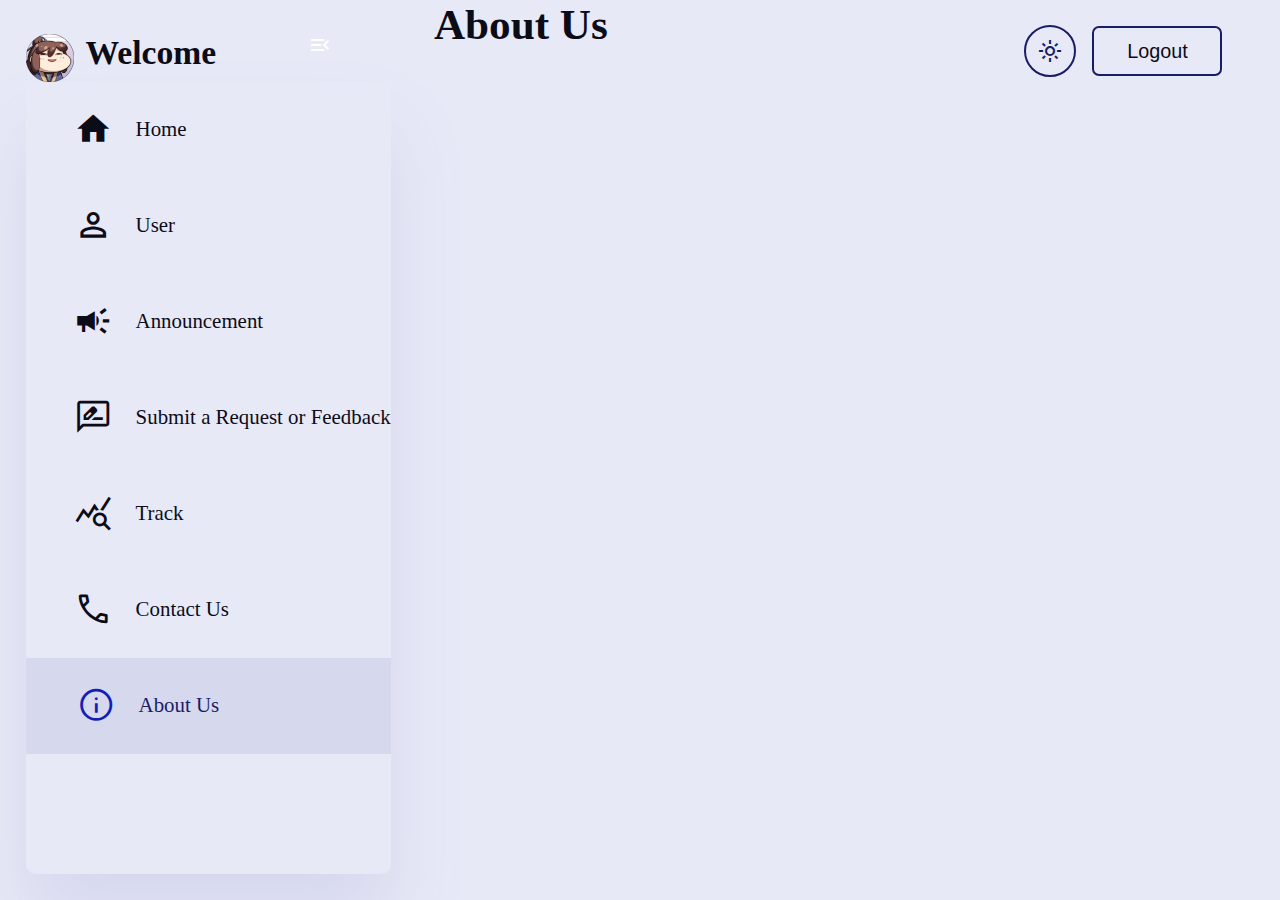
==== LG/About.html @ 91f30337 "Add files via upload" ====
<!DOCTYPE html>
<html lang="en">
<head>
    <meta charset="UTF-8">
    <meta name="viewport" content="width=device-width, initial-scale=1.0">
    <link href="https://fonts.googleapis.com/icon?family=Material+Icons+Sharp"  rel="stylesheet">
    <link href="https://fonts.googleapis.com/css2?family=Material+Symbols+Outlined" rel="stylesheet" />
    <link rel="stylesheet" href="style.css">
    <title>LGU User Dashboard</title>
</head>
<body>

    <div class="container">
        <!-- Side bar-->
        <aside id="sidebar">
            <div class="toggle">
                <div class="logo">
                    <img src="images/iconx.png">
                    <h2>Welcome</h2>
                </div>
                <div class="close" id="toggle-btn">
                    <span class="material-icons-sharp">
                        menu_open
                    </span>
                </div>
            </div>

            <div class="sidebar">
                <a href="Home.php">
                    <span class="material-icons-sharp">
                        home
                    </span>
                    <h3>Home</h3>
                </a>
                <a href="User.php">
                    <span class="material-icons-sharp">
                        person_outline
                    </span>
                    <h3>User</h3>
                </a>
                <a href="Announcement.html">
                    <span class="material-icons-sharp">
                        campaign
                    </span>
                    <h3>Announcement</h3>
                </a>
                <a href="Submit.php">
                    <span class="material-symbols-outlined">
                        rate_review
                    </span>         
                    <h3>Submit a Request or Feedback</h3>
                </a>
                <a href="track.php">
                    <span class="material-symbols-outlined">
                        query_stats
                    </span>
                    <h3>Track</h3>
                </a>
                <a href="Contact.html">
                    <span class="material-symbols-outlined">
                        call
                    </span>
                    <h3>Contact Us</h3>
                </a>
                <a href="About.html"  class="active">
                    <span class="material-symbols-outlined">
                        info
                    </span>
                    <h3>About Us</h3>
                </a>
            </div>
        </aside>
        <!--Sidebar end-->


        <!--Main content per page-->
        <main>
            <h1>About Us</h1>
        </main>
        <nav class="navigation">
            <button id="theme-toggle" class="btn-theme-toggle">
                <span class="material-symbols-outlined">light_mode</span>
            </button>

            <button class="btnLogin-popup"><a href="logout.php">Logout</button>
        </nav>
    </div>

    <script src="script.js"></script>
    <script src="index.js"></script>
</body>
</html>
---- LG/style.css ----
:root {
    --color-text: #0b0c18;
    --color-background: #e8e9f7;
    --color-background-lighter: #ebecf7;
    --color-primary: #191d67;
    --color-secondary: #757be6;
    --color-accent: #141db8;
    --color-white: #fff;
    --color-dark: #363949;
    --color-light: rgba(132, 139, 200, 0.18);
    --color-dark-variant: #677483;
    --box-shadow: 0 2rem 3rem var(--color-light);
}

.dark-mode {
    --color-text: #e7e8f4;
    --color-background: #080917;
    --color-primary: #989ce6;
    --color-secondary: #191f8a;
    --color-accent: #4750eb;
}

* {
    margin: 0;
    padding: 0;
    outline: 0;
    border: 0;
    text-decoration: none;
    box-sizing: border-box;
}

html {
    font-size: 24px;
}

body {
    width: 100vw;
    height: 100vh;
    font-family: 'Poppins';
    font-size: 0.88rem;
    user-select: none;
    overflow-x: hidden;
    color: var(--color-text);
    background-color: var(--color-background);
}

a { 
    color: var(--color-text);
}

.img {
    display: block;
    width: 100%;
    object-fit: cover;
}

h1 {
    font-weight: 800;
    font-size: 1.8rem;
}

h2 {
    font-weight: 600;
    font-size: 1.4rem;
}

h3 {
    font-weight: 500;
    font-size: 0.87rem;
}

small {
    font-size: 0.76rem;
}

p {
    color: var(--color-background);
}

b {
    color: var(--color-background);
}

.primary {
    color: var(--color-primary);
}

.container {
    display: flex;
    width: 96%;
    margin: 0 auto;
    gap: 1.8rem;
    grid-template-columns: 12rem auto 23rem;
    position: relative;
}

/* Sidebar styles */
aside {
    height: 100vh;
    transition: all 0.3s ease;
    position: sticky;  /* Makes the sidebar stick to the screen */
    top: 0;  /* Ensure it sticks at the top of the viewport */
}

aside.minimized {
    width: 4rem; 
}

aside.minimized .logo h2, 
aside.minimized .sidebar h3 {
    display: none; 
}

aside.minimized .sidebar a {
    margin-left: 0; 
    justify-content: center; 
    padding-left: 0;
}

aside.minimized .sidebar a span {
    font-size: 2rem; 
}

aside .toggle {
    display: flex;
    align-items: center;
    justify-content: space-between;
    margin-top: 1.4rem;
}

aside .toggle .logo {
    display: flex;
    gap: 0.5rem;
}

aside .toggle .logo img {
    width: 2rem;
    height: 2rem;
}

aside .toggle .close {
    padding-right: 1rem;
    cursor: pointer; 
}

aside .sidebar {
    display: flex;
    width: 100%;
    flex-direction: column;
    background-color: var(--color-background);
    box-shadow: var(--box-shadow);
    border-radius: 10px;
    height: 88vh;
    transition: all 0.3s ease;
    /* Removed position relative and top, since position sticky handles this */
}

aside .sidebar a {
    display: flex;
    align-items: center;
    color: var(--color-text);
    height: 4rem;
    gap: 1rem;
    position: relative;
    margin-left: 2rem;
    transition: all 0.3s ease;
    justify-content: flex-start;
}

aside .sidebar a span {
    font-size: 1.6rem;
    transition: all 0.3s ease;
}

aside .sidebar a.active {
    width: 100%;
    color: var(--color-primary);
    background: var(--color-light);
    margin-left: 0;
}

aside .sidebar a.active::before {
    content: '';
    width: 6px;
    height: 18px;
    background-color: var(--color-primary-dark);
}

aside .sidebar a.active span {
    color: var(--color-accent);
    margin-left: calc(1rem - 3px);
}

aside .sidebar a:hover {
    color: var(--color-primary);
}

aside .sidebar a:hover span {
    margin-left: 0.6rem;
}



/* Footer */

footer {
    background-color: var(--color-background-lighter);
    color: var(--color-text);
    padding: 0.5rem;
    text-align: center;
    border-top: 1px solid var(--color-dark-variant);
}

.footer-content {
    max-width: 1200px;
    margin: 0 auto;
}

.footer-links {
    list-style: none;
    padding: 0;
    margin: 0.02rem 0 0;
}

.footer-links li {
    display: inline;
    margin-right: 1rem;
}

.footer-links a {
    color: var(--color-primary);
    text-decoration: none;
}

.footer-links a:hover {
    text-decoration: underline;
}

/* Signup Button styles */
.signup-btn {
    position: fixed;
    top: 1rem;
    right: 1rem;
    padding: 0.5rem 1rem;
    border: none;
    border-radius: 5px;
    background-color: var(--color-primary);
    color: #fff;
    font-size: 1rem;
    cursor: pointer;
    z-index: 1001;
}



.signup-btn:hover {
    background-color: darken(var(--color-primary), 10%);
}

/* Wrapper */
.wrapper {
    position: fixed;
    width: 400px;
    height: 440px;
    background: transparent;
    border: 2px solid rgba(255, 255, 255, .5);
    border-radius: 20px;
    backdrop-filter: blur(20px);
    box-shadow: 0 0 30px rgba(0, 0, 0, .5);
    display: flex;
    justify-content: center;
    align-items: center;
    overflow: hidden;
    opacity: 0;  
    visibility: hidden; 
    transform: scale(0.7);  
    transition: all 0.5s ease;
    z-index: 100;
    top: 50%;
    left: 50%;
    transform: translate(-50%, -50%) scale(0.7); 
}


.wrapper.active-popup {
    opacity: 1;  
    visibility: visible;  
    transform: translate(-50%, -50%) scale(1);  
}

.wrapper.active {
    height: 650px;
}

.wrapper .form-box {
    width: 100%;
    padding: 40px;
}

.wrapper .form-box.login {
    transition: transform 0.50s ease;
    transform: translateX(0);
}

.wrapper.active .form-box.login {
    transition: none;
    transform: translateX(-400px);
}

.wrapper .form-box.register {
    position: absolute;
    transition: none;
    transform: translateX(400px); 
}

.wrapper.active .form-box.register {
    transition: transform 0.50s ease;
    transform: translateX(0);
}

.wrapper .icon-close {
    position: absolute;
    top: 0;
    right: 0;
    width: 45px;
    height: 45px;
    background: var(--color-primary);
    font-size: 2em;
    color: var(--color-background-lighter);
    display: flex;
    justify-content: center;
    align-items: center;
    border-bottom-left-radius: 20px;
    cursor: pointer;
    z-index: 1;
}

.form-box h2 {
    font-size: 2em;
    color: var(--color-primary);
    text-align: center;
}

/* Can adjust the form box */

.input-box {
    position: relative;
    width: 100%;
    height: 40px;
    border-bottom: 2px solid var(--color-primary);
    margin: 30px 0;
}

.input-box label {
    position: absolute;
    top: 50%;
    left: 5px;
    transform: translateY(-50%);
    font-size: 1em;
    color: var(--color-primary);
    font-weight: 500;
    pointer-events: none;
    transition: .5s;
}

.input-box input:focus~label,
.input-box input:valid~label {
    top: -5px;
    
}

.input-box input {
    width: 100%;
    height: 100%;
    background: transparent;
    border: none;
    outline: none;
    font-size: 1em;
    color: var(--color-primary);
    font-weight: 600;
    padding: 0 45px 0 5px;
}

.input-box .icon {
    position: absolute;
    right: 8px;
    font-size: 1.2em;
    color: var(--color-primary);
    line-height: 57px;
}

.remember-forgot {
    font-size: .9em;
    color: var(--color-primary);
    font-weight: 500;
    margin: -15px 0 15px;
    display: flex;
    justify-content: space-between;
}

.remember-forgot label input {
    accent-color: #fff;
    margin-right: 3px;
}

/* "forgot password" text */
.remember-forgot  a {
    color: var(--color-primary);
    text-decoration: none;
}

.remember-forgot  a:hover{
    text-decoration: underline;
}

.btn {
    width: 100%;
    height: 45px;
    background:var(--color-primary);
    border: none;
    outline: none;
    border-radius: 6px;
    cursor: pointer;
    font-size: 1em;
    color: var(--color-background-lighter);
    font-weight: 600;
}

.login-register {
    font-size: .9em;
    color: var(--color-accent);
    text-align: center;
    font-weight: 500;
    margin: 25px 0 10px;
}

.login-register label a {
    color:var(--color-primary);
    text-decoration: none;
    font-weight: 600;
}

.login-register label a:hover{
    text-decoration: underline;
}




/* Navigation */
.navigation {
    position: absolute;
    top: 25px;
    right: 16px;
    display: flex;
    align-items: center;
    gap: 16px; 
    font-size: 18px;
}

.navigation .btn-theme-toggle {
    display: flex;
    align-items: center;
    justify-content: center;
    background: transparent;
    border: 2px solid var(--color-primary);
    border-radius: 50%;
    padding: 0.5rem;
    cursor: pointer;
    font-size: 1.5rem;
    color: var(--color-primary);
    transition: background 0.3s, color 0.3s;
}

.navigation .btn-theme-toggle:hover {
    background: var(--color-primary);
    color: var(--color-background-lighter);
}

.navigation .btnLogin-popup {
    width: 130px;
    height: 50px;
    background: transparent;
    border: 2px solid var(--color-primary);
    outline: none;
    border-radius: 7px;
    cursor: pointer;
    font-size: 1.1em;
    color: var(--color-primary);
    font-weight: 500;
    transition: 0.5s;
}

.navigation .btnLogin-popup:hover {
    background: var(--color-dark-variant);
    color: #141db8;
}

/* Modes */

.btn-theme-toggle {
    display: flex;
    align-items: center;
    justify-content: center;
    background: transparent;
    border: 2px solid var(--color-primary);
    border-radius: 50%;
    padding: 0.5rem;
    cursor: pointer;
    font-size: 1.5rem;
    color: var(--color-primary);
    transition: background 0.3s, color 0.3s;
}

.btn-theme-toggle:hover {
    background: var(--color-primary);
    color: var(--color-background-lighter);
}

/* Light/Dark Mode Styles */
.dark-mode {
    --color-text: #e7e8f4;
    --color-background: #080917;
    --color-primary: #989ce6;
    --color-secondary: #191f8a;
    --color-accent: #4750eb;
}

body.dark-mode {
    color: var(--color-text);
    background-color: var(--color-background);
}

.dark-mode a {
    color: var(--color-text);
}

.dark-mode .material-icons-sharp {
    color: var(--color-text);
}

.dark-mode .material-symbols-outlined {
    color: var(--color-text);
}

.dark-mode .icon {
    color: var(--color-text);
}

.dark-mode .btn {
    background-color: var(--color-primary);
    color: var(--color-background-lighter);
}

.dark-mode .btn:hover {
    background-color: var(--color-dark-variant);
    color: #141db8;
}

.dark-mode .main--content h2,
.dark-mode .main--content h3 {
    color: var(--color-primary); /* Ensure these are visible */
}

.dark-mode .main--content p {
    color: var(--color-secondary); /* Set appropriate color for dark mode */
}

.dark-mode .card .material-symbols-outlined {
    color: var(--color-text); /* Or another color that contrasts with the background */
}




/* Popup styling */
.popup {
    position: fixed;
    top: 50%;
    left: 50%;
    transform: translate(-50%, -50%);
    padding: 20px;
    background-color: var(--color-dark-variant);
    color: #721c24;
    border: 1px solid var(--color-dark);
    border-radius: 5px;
    display: none; /* Initially hidden */
    z-index: 1000; /* Ensure it appears on top */
}

.popup button {
    margin-top: 10px;
    padding: 5px 10px;
    background-color: var(--color-accent);
    color: white;
    border: none;
    border-radius: 3px;
    cursor: pointer;
}

.popup p {
    color: var(--color-primary);
    font-weight: 600;
}

.profile-section {
    margin-bottom: 0rem;
  }
  
.profile-section  label {
    display: block;
    margin-bottom: 0.5rem;
    font-weight: bold;
  }
  
  input[type="text"],
  input[type="password"],
  input[type="email"],
  textarea {
    width: 100%;
    padding: 1rem;
    border: 1px solid var(--color-light);
    border-radius: 4px;
    box-sizing: border-box;
    margin-bottom: 1rem;
  }
  
/* update button*/

.updatebutton button {
    background-color: var(--color-primary);
    color: var(--color-white);
    margin-top: 0.5rem;
    padding: 0.5rem 2rem;
    border: none;
    border-radius: 4px;
    cursor: pointer;
    transition: background-color 0.3s ease;
  }
  
  button:hover {
    background-color: var(--color-secondary);
  }
  
  /* Specific styles for the profile form */
  .profile-form {
    background-color: var(--color-background-lighter);
    padding: 2rem;
    border-radius: 8px;
    box-shadow: var(--box-shadow);
    width: 500px;
    margin: 2rem auto;
  }
  
  .profile-form h1 {
    text-align: center;
    margin-bottom: 2rem;
  }
  

  /* Style for the password popup container */
.passwordpopup {
    display: none; 
    position: fixed;
    top: 50%;
    left: 50%;
    transform: translate(-50%, -50%);
    background-color: rgba(0, 0, 0, 0.5);
    width: 100%;
    height: 100%;
    z-index: 1000;
    overflow: hidden;
}

/* Style for the actual popup content */
.popup-content {
    position: fixed; /* Change to fixed to position relative to the viewport */
    top: 50%; /* Position it 50% from the top */
    left: 50%; /* Position it 50% from the left */
    transform: translate(-50%, -50%); /* Center the element */
    padding: 20px;
    background: white;
    border-radius: 8px;
    width: 300px; /* Adjust as needed */
    text-align: center;
    box-shadow: 0 4px 8px rgba(0, 0, 0, 0.2);
}

/* Optional: Styles for popup messages */
.popup-content p {
    color: var(--color-primary);
}

/* Style for the close button */
.popup-close {
    position: absolute;
    top: 10px;
    right: 10px;
    font-size: 24px;
    cursor: pointer;
    color: var(--color-secondary);
}

.closebtnpopup {
    position: absolute;
    top: 10px;
    right: 10px;
    font-size: 24px;
    cursor: pointer;
    color: var(--color-secondary);
}

/* Style for the icon inside the popup */
.popup-icon {
    width: 50px; 
    height: 50px; 
    margin-bottom: 10px;
}
 
.registerbutton button a{
    background-color: var(--color-primary);
    color: var(--color-white);
    padding: 1rem 2rem;
    border: none;
    border-radius: 4px;
    cursor: pointer;
    transition: background-color 0.3s ease;
    float: right;
    color: white;
  }
  
.registerbutton a:hover {
    background-color: var(--color-secondary);
  }

.formbuttons {
    display: flex;
    justify-content: space-between;
}

/* dashboard */
.main--content {
    position: grid;
    background: var(--color-background);
    width: 100%;
    padding: 1rem;
}

/* Header wrapper */
.header--wrapper {
    display: flex;
    width: 25rem;
    align-items: center;
    flex-wrap: wrap;
    background: var(--color-background-lighter);
    border-radius: 20px;
    padding: 10px;
    margin-bottom: 1rem;
    justify-content: space-between; 
}

/* Dashboard cards */
.card-container {
    display: grid;
    grid-template-columns: repeat(auto-fit, minmax(200px, 1fr));
    gap: 1rem; 
    margin-top: 1rem;
}

.card {
    background: var(--color-background-lighter);
    padding: 1rem; /* Increased padding for better spacing */
    border-radius: 15px; 
    box-shadow: 0 4px 8px rgba(0, 0, 0, 0.1);
    transition: transform 0.3s ease, box-shadow 0.3s ease;
    display: flex; /* Added flex display */
    flex-direction: column; /* Stacks elements */
    justify-content: space-between; /* Space out content */
}

/* Card content */
.card h3 {
    margin-bottom: 0.5rem;
    color: var(--color-primary);
}

.card p {
    color: var(--color-secondary);
}

/* Responsive adjustments */
@media (max-width: 768px) {
    .header--wrapper {
        flex-direction: column; /* Stacks header items vertically */
        padding: 10px 1rem; /* Reduced padding for smaller screens */
    }

    .card-container {
        grid-template-columns: 1fr; /* Single column on small screens */
    }
}

/* User list section */
.user-list-section {
    margin-top: 2rem;
    padding: 1rem;
    background-color: var(--color-background-lighter);
    border-radius: 15px;
    box-shadow: 0 4px 8px rgba(0, 0, 0, 0.1);
    overflow-x: auto; /* Allows horizontal scroll if needed */
}

.user-list-section h2 {
color: var(--color-text);
}

table {
    width: 100%;
    border-collapse: collapse;
    color: var(--color-background-lighter);
}

table th, table td {
    padding: 10px;
    text-align: left;
    border-bottom: 1px solid var(--color-dark);
    color: var(--color-primary); 
}

thead {
    background-color: var(--color-background-lighter); 
}

thead th {
    color: var(--color-primary); 
    border-bottom: 1px solid var(--color-dark); 
}

.analyticspanel {
    margin-top: 2rem;
    padding: 1rem;
    background-color: var(--color-background-lighter);
    border-radius: 15px;
    box-shadow: 0 4px 8px rgba(0, 0, 0, 0.1);
    overflow-x: auto; 
}

.analyticspanel h2 {
    color: var(--color-text);
    }
.btn-delete  {
    background-color: var(--color-primary);
    color: var(--color-white);
    margin-top: 0.2rem;
    padding: 0.5rem 2rem;
    border: none;
    border-radius: 4px;
    cursor: pointer;
    transition: background-color 0.3s ease;
}
  
 .btn-delete:hover {
    background-color: var(--color-secondary);
}

/* show btn -- user.php */

.btn-show  {
    background-color: var(--color-primary);
    color: var(--color-white);
    margin-top: 0.2rem;
    padding: 0.5rem 2rem;
    border: none;
    border-radius: 4px;
    cursor: pointer;
    transition: background-color 0.3s ease;
}
  
 .btn-show:hover {
    background-color: var(--color-secondary);
}


/*submit.html request submission*/

/* Styles for the submission form */
.request-form {
    background-color: var(--color-background-lighter);
    padding: 2rem; 
    border-radius: 8px;
    box-shadow: var(--box-shadow);
    width: 100px; 
    margin: 2rem auto;
    margin-top: 1rem;
}


.request-form label {
    display: block;
    margin-bottom: 0.5rem;
    font-weight: bold;
}

.request-form input[type="text"],
.request-form input[type="email"],
.request-form select,
.request-form textarea {
    width: 100%;
    padding: 1rem;
    border: 1px solid var(--color-light);
    border-radius: 4px;
    box-sizing: border-box;
    margin-bottom: 1.25rem;
    font-size: 1.1rem;
}

.request-form button[type="submit"] {
    background-color: var(--color-primary);
    color: var(--color-white);
    padding: 1rem 2rem; /* Kept the button size consistent */
    border: none;
    border-radius: 4px;
    cursor: pointer;
    transition: background-color 0.3s ease;
    font-size: 1.2rem;
}

.request-form button[type="submit"]:hover {
    background-color: var(--color-secondary);
}


.submitbutton button{
    background-color: var(--color-primary);
    color: var(--color-white);
    padding: 0.5rem 2rem;
    border: none;
    border-radius: 4px;
    cursor: pointer;
    transition: background-color 0.3s ease;
}

button:hover {
    background-color: var(--color-secondary);
  }


#success-message {
    display: none;
    color: var(--color-text);
    font-size: 1.5rem;
    font-weight: bold;
}

/* Map style */
#map {
    height: 350px; /* Adjusted height slightly */
    width: 100%;
    border-radius: 4px;
    margin-bottom: 1.5rem;
    box-shadow: var(--box-shadow);
}

/* Popup content style */
#success-popup {
    position: fixed;
    top: 50%;
    left: 50%;
    transform: translate(-50%, -50%);
    background-color: var(--color-background);
    padding: 2rem;
    border-radius: 8px;
    box-shadow: var(--box-shadow);
}

#success-popup .popup-content {
    text-align: center;
}

#success-popup .icon-close {
    position: absolute;
    top: 10px;
    right: 10px;
    cursor: pointer;
}

#map {
    width: 100%; 
    height: 400px; 
    margin-bottom: 20px;
}

#image-preview {
    display: none;
    max-width: 400px;
    margin-top: 10px;
    border: 2px solid #ccc; 
    border-radius: 5px;
    display: block; 
    margin-left: auto; 
    margin-right: auto;
}


/* Track.html */
#tracking-table {
    width: 100%;
    border-collapse: collapse;
    margin-top: 20px;
}

#tracking-table th, #tracking-table td {
    border: 1px solid #ddd;
    padding: 8px;
    text-align: center;
}

#tracking-table th {
    background-color: #f2f2f2;
}

.status-container {
    display: flex;
    justify-content: center;
}

.status {
    padding: 5px;
    border-radius: 4px;
    color: white;
}

.submitted { 
    background-color: blue; 
}

.reviewed { 
    background-color: orange; 
}

.in-progress { 
    background-color: yellow; 
}

.cancelled { 
    background-color: red; 
}

.completed { 
    background-color: green;
}


/* admindashboard pending requests dropdown*/

select {
    background-color: var(--color-secondary);
    color: white; 
    border: 1px solid #ccc;
    border-radius: 4px;
    padding: 10px; 
    font-size: 16px; 
    cursor: pointer; 
    transition: background-color 0.3s ease; 
}

#analyticsChart {
    margin-top: 10px;
    border-radius: 5px; /* Rounded corners */
    display: block; /* Display as block for centering */
    margin-left: auto; /* Center horizontally */
    margin-right: auto; /* Center horizontally */
}

html {
    scroll-behavior: smooth;
}

#analyticsCard {
    cursor: pointer;
}

/* admin announcements*/
.postannouncementbutton button {
    background-color: var(--color-primary);
    color: var(--color-white);
    margin-top: 0.5rem;
    padding: 0.5rem 2rem;
    border: none;
    border-radius: 4px;
    cursor: pointer;
    transition: background-color 0.3s ease;
  }
  
  .postannouncementbutton button:hover {
    background-color: var(--color-secondary);
  }

  /* review submissions*/
.review--submission {
    margin-top: 2rem;
    padding: 1rem;
    background-color: var(--color-background-lighter);
    border-radius: 15px;
    box-shadow: 0 4px 8px rgba(0, 0, 0, 0.1);
    overflow-x: auto; /* Allows horizontal scroll if needed */
}

.review--submission h2 {
color: var(--color-text);
}

/* View Request Styles */
.view-request-container {
    margin: 2rem auto;
    padding: 2rem;
    background-color: var(--color-background-lighter);
    border-radius: 15px;
    box-shadow: var(--box-shadow);
    max-width: 800px;
}

.view-request-header {
    margin-bottom: 1.5rem;
    text-align: center;
    color: var(--color-primary);
}

.view-request-header h2 {
    margin: 0;
}

.view-request-details {
    margin-bottom: 2rem;
}

.view-request-details p {
    margin: 0.5rem 0;
    font-size: 1.1rem;
    color: var(--color-text);
}

.view-request-details label {
    font-weight: bold;
    color: var(--color-secondary);
}

.view-request-status {
    margin-top: 2rem;
    font-size: 1.1rem;
    color: var(--color-accent);
}

.status-button {
    display: inline-block;
    margin-top: 1rem;
    padding: 0.5rem 1rem;
    background-color: var(--color-primary);
    color: var(--color-white);
    border: none;
    border-radius: 5px;
    cursor: pointer;
    transition: background-color 0.3s ease;
}

.status-button:hover {
    background-color: var(--color-secondary);
}

.view-updatestatus {
    justify-content: left;
}

.back-link {
    display: inline-block;
    margin-top: 1rem;
    text-decoration: none;
    color: var(--color-primary);
    font-weight: bold;
}

.back-link:hover {
    color: var(--color-secondary);
}

.backtoreview a {
    background-color: var(--color-primary);
    color: var(--color-white);
    margin-top: 0.5rem;
    margin-left: 0.5rem;
    padding: 0.5rem 2rem;
    border: none;
    border-radius: 4px;
    cursor: pointer;
    transition: background-color 0.3s ease;
  }
  
  .backtoreview a:hover {
    background-color: var(--color-secondary);
  }

  
  .updaterequeststatus button {
    background-color: var(--color-primary);
    color: var(--color-white);
    margin-top: 0.5rem;
    padding: 0.5rem 2rem;
    border: none;
    border-radius: 4px;
    cursor: pointer;
    transition: background-color 0.3s ease;
  }
  
  .updaterequeststatus button:hover {
    background-color: var(--color-secondary);
  }

.statuschange {
    margin-top: 1rem;
}

.view-updatestatus{
    margin-top: 1rem;
    margin-right: 3rem;
}

  /* Modal Styles */
.modal {
    display: none; /* Ensure the modal is hidden initially */
    position: fixed;
    z-index: 1000;
    left: 0;
    top: 0;
    width: 100%;
    height: 100%;
    overflow: auto;
    background-color: rgba(0, 0, 0, 0.8);
    justify-content: center; /* Center horizontally */
    align-items: center; /* Center vertically */
    display: flex; /* Use flexbox for centering */
}

.modal-content {
    max-width: 90%; /* Make sure it doesn't overflow */
    max-height: 90%; /* Make sure it doesn't overflow */
}

.close {
    position: absolute;
    top: 20px;
    right: 35px;
    color: #fff;
    font-size: 40px;
    font-weight: bold;
    cursor: pointer;
}
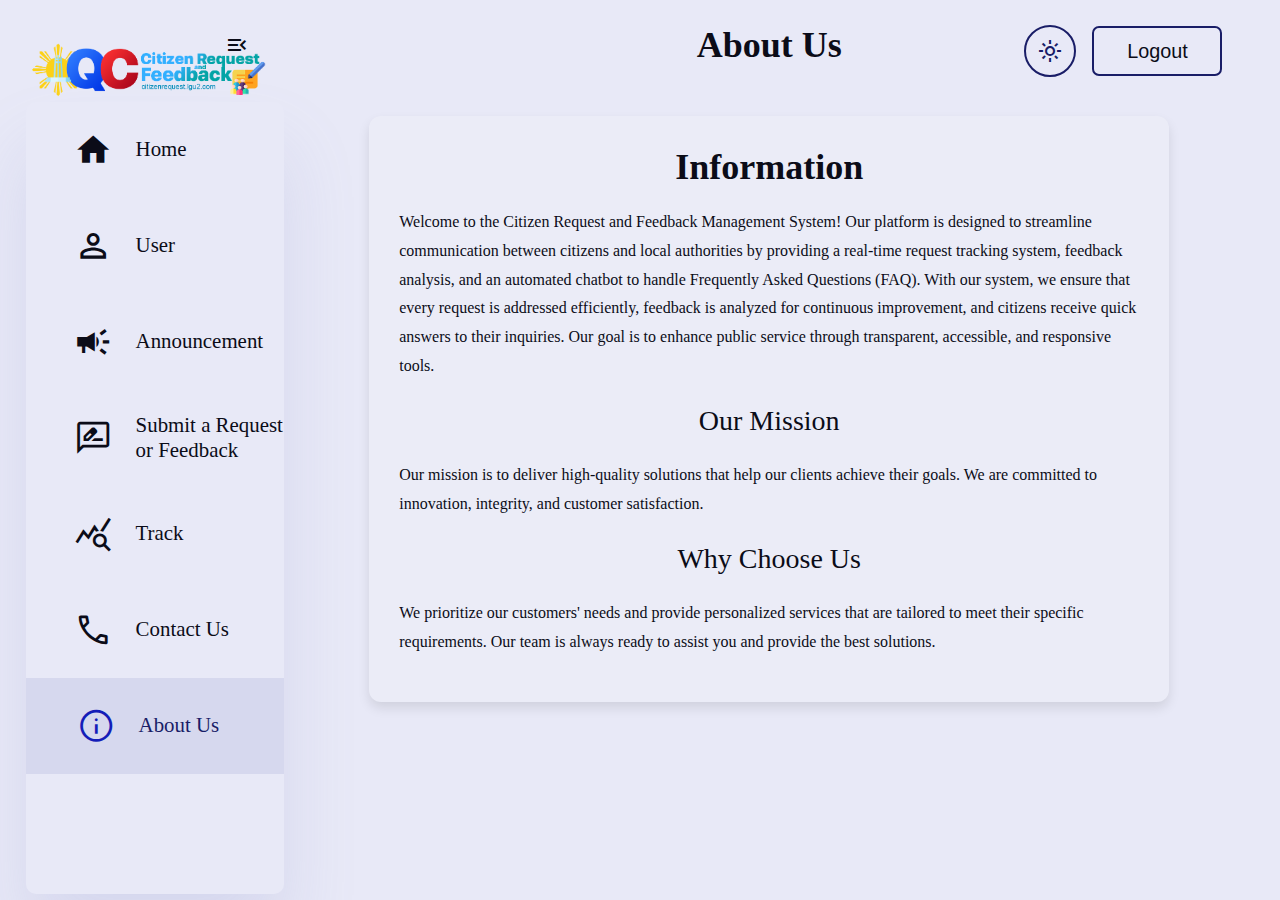
==== commit 6e5f98e5: "Add files via upload" ====
--- a/LG/About.html
+++ b/LG/About.html
@@ -6,7 +6,7 @@
     <link href="https://fonts.googleapis.com/icon?family=Material+Icons+Sharp"  rel="stylesheet">
     <link href="https://fonts.googleapis.com/css2?family=Material+Symbols+Outlined" rel="stylesheet" />
     <link rel="stylesheet" href="style.css">
-    <title>LGU User Dashboard</title>
+    <title>About Us</title>
 </head>
 <body>
 
@@ -15,8 +15,7 @@
         <aside id="sidebar">
             <div class="toggle">
                 <div class="logo">
-                    <img src="images/iconx.png">
-                    <h2>Welcome</h2>
+                    <img src="images/crfms.png">
                 </div>
                 <div class="close" id="toggle-btn">
                     <span class="material-icons-sharp">
@@ -38,7 +37,7 @@
                     </span>
                     <h3>User</h3>
                 </a>
-                <a href="Announcement.html">
+                <a href="Announcement.php">
                     <span class="material-icons-sharp">
                         campaign
                     </span>
@@ -74,9 +73,20 @@
 
 
         <!--Main content per page-->
-        <main>
+        <div class="main--content">
             <h1>About Us</h1>
-        </main>
+            <div class="about-container">
+                <h2>Information</h2>
+                <div class="about-content">
+                  <p>Welcome to the Citizen Request and Feedback Management System! Our platform is designed to streamline communication between citizens and local authorities by providing a real-time request tracking system, feedback analysis, and an automated chatbot to handle Frequently Asked Questions (FAQ). With our system, we ensure that every request is addressed efficiently, feedback is analyzed for continuous improvement, and citizens receive quick answers to their inquiries. Our goal is to enhance public service through transparent, accessible, and responsive tools.</p>
+                  <h3>Our Mission</h3>
+                  <p>Our mission is to deliver high-quality solutions that help our clients achieve their goals. We are committed to innovation, integrity, and customer satisfaction.</p>
+                  <h3>Why Choose Us</h3>
+                  <p>We prioritize our customers' needs and provide personalized services that are tailored to meet their specific requirements. Our team is always ready to assist you and provide the best solutions.</p>
+                </div>
+              </div>
+              
+        </div>
         <nav class="navigation">
             <button id="theme-toggle" class="btn-theme-toggle">
                 <span class="material-symbols-outlined">light_mode</span>
--- a/LG/style.css
+++ b/LG/style.css
@@ -1,5 +1,6 @@
 :root {
     --color-text: #0b0c18;
+    --color-header: #0000;
     --color-background: #e8e9f7;
     --color-background-lighter: #ebecf7;
     --color-primary: #191d67;
@@ -14,6 +15,7 @@
 
 .dark-mode {
     --color-text: #e7e8f4;
+    --color-header: #ffff;
     --color-background: #080917;
     --color-primary: #989ce6;
     --color-secondary: #191f8a;
@@ -106,9 +108,14 @@
     width: 4rem; 
 }
 
-aside.minimized .logo h2, 
+aside.minimized  h2, 
 aside.minimized .sidebar h3 {
     display: none; 
+}
+aside.minimized .logo img {
+    width: 50px; /* Smaller size when sidebar is minimized */
+    height: auto;
+    object-fit: contain;
 }
 
 aside.minimized .sidebar a {
@@ -133,15 +140,22 @@
     gap: 0.5rem;
 }
 
-aside .toggle .logo img {
-    width: 2rem;
-    height: 2rem;
+aside .logo img {
+    width: 10rem; 
+    height: auto; 
+    object-fit: contain;
+}
+aside.toggle .logo img {
+    width: 100px;
+    height: auto;
+    object-fit: contain;
 }
 
 aside .toggle .close {
-    padding-right: 1rem;
     cursor: pointer; 
-}
+    color: var(--color-text);
+}
+
 
 aside .sidebar {
     display: flex;
@@ -570,9 +584,6 @@
     color: var(--color-text); /* Or another color that contrasts with the background */
 }
 
-
-
-
 /* Popup styling */
 .popup {
     position: fixed;
@@ -814,6 +825,16 @@
 color: var(--color-text);
 }
 
+.userdeletebtm{
+background-color: var(--color-primary); 
+color: var(--color-white);
+margin-top: 0.5rem;
+padding: 0.5rem 2rem;
+border: none;
+border-radius: 4px;
+cursor: pointer;
+}
+
 table {
     width: 100%;
     border-collapse: collapse;
@@ -1096,6 +1117,94 @@
     background-color: var(--color-secondary);
   }
 
+  label[for="image"] {
+    font-size: 1rem;
+    font-weight: bold;
+    color: var(--color-header); /* Use your header color */
+    margin-bottom: 8px;
+    display: inline-block;
+}
+
+
+.viewAnnouncementsBtn {
+    background-color: var(--color-primary);
+    color: var(--color-white);
+    margin-top: 0.5rem;
+    padding: 0.5rem 2rem;
+    border: none;
+    border-radius: 4px;
+    cursor: pointer;
+    transition: background-color 0.3s ease;
+  }
+
+.manageAnnouncements{
+    margin-top: 2rem;
+}
+/* Specific button styles */
+.deleteannouncementbtn {
+    background-color: red; /* Red for delete button */
+    color: var(--color-white);
+    margin-top: 0.5rem;
+    padding: 0.5rem 2rem;
+    border: none;
+    border-radius: 4px;
+    cursor: pointer;
+}
+
+.editannouncementbtn {
+    background-color: blue; /* Blue for edit button */
+    color: var(--color-white);
+    margin-top: 0.5rem;
+    padding: 0.5rem 2rem;
+    border: none;
+    border-radius: 4px;
+    cursor: pointer;
+}
+
+.deleteannouncementbtn:hover {
+    background-color: darkred; 
+}
+
+.editannouncementbtn:hover {
+    background-color: darkblue; 
+}
+
+
+
+/* Style for the upload button */
+#image {
+    display: inline-block;
+    padding: 10px 16px;
+    font-size: 1rem;
+    font-family: inherit;
+    color: var(--color-text);
+    background-color: var(--color-background);
+    border: 1px solid #ccc;
+    border-radius: 4px;
+    cursor: pointer;
+    transition: background-color 0.3s ease;
+}
+
+#image:hover {
+    background-color: var(--color-background-lighter); 
+}
+
+/* Optional: To style the input file button specifically */
+input[type="file"]::-webkit-file-upload-button {
+    padding: 10px 16px;
+    font-size: 1rem;
+    background-color: var(--color-primary);
+    color: white;
+    border: none;
+    border-radius: 4px;
+    cursor: pointer;
+    transition: background-color 0.3s ease;
+}
+
+input[type="file"]::-webkit-file-upload-button:hover {
+    background-color: var(--color-secondary); 
+}
+
   /* review submissions*/
 .review--submission {
     margin-top: 2rem;
@@ -1120,15 +1229,35 @@
     max-width: 800px;
 }
 
+.view-feedback-container {
+    margin: 2rem auto;
+    padding: 2rem;
+    background-color: var(--color-background-lighter);
+    border-radius: 15px;
+    box-shadow: var(--box-shadow);
+    max-width: 800px;
+}
+
 .view-request-header {
     margin-bottom: 1.5rem;
     text-align: center;
     color: var(--color-primary);
 }
 
+.view-feedback-header {
+    margin-bottom: 1.5rem;
+    text-align: center;
+    color: var(--color-primary);
+}
+
 .view-request-header h2 {
     margin: 0;
 }
+
+.view-feedback-header h2 {
+    margin: 0;
+}
+
 
 .view-request-details {
     margin-bottom: 2rem;
@@ -1254,3 +1383,152 @@
     font-weight: bold;
     cursor: pointer;
 }
+
+
+.contact-info h2, .about-container h1, .about-content h2 {
+      color: var(--color-header);
+}
+
+  /* Contact Info Styles */
+  .contact-info {
+    max-width: 600px;
+    margin: 40px auto;
+    padding: 20px;
+    background-color: var(--color-background-lighter);
+    border-radius: 10px;
+    box-shadow: 0 4px 8px rgba(0, 0, 0, 0.1);
+    color: var(--text-color);
+  }
+  
+  .contact-info h2 {
+    text-align: center;
+    font-size: 28px;
+    margin-bottom: 15px;
+    color: var(--heading-color);
+  }
+  .about-container h3 {
+    text-align: center;
+    font-size: 28px;
+    margin-bottom: 15px;
+    color: var(--heading-color);
+  }
+  .contact-info p {
+    font-size: 16px;
+    margin-bottom: 10px;
+    color: var(--text-color);
+  }
+  
+  .contact-info p strong {
+    color: var(--text-color);
+  }
+  
+  .contact-info p:last-child {
+    margin-top: 20px;
+    font-style: italic;
+  }
+  
+  /* Main Heading Styles */
+  h1 {
+    text-align: center;
+    font-size: 36px;
+    color: var(--heading-color);
+    margin-bottom: 20px;
+  }
+  
+  /* Responsive Styles for Contact Info */
+  @media (max-width: 768px) {
+    .contact-info {
+      padding: 15px;
+    }
+  
+    .contact-info h2 {
+      font-size: 24px;
+    }
+  
+    h1 {
+      font-size: 30px;
+    }
+  }
+  
+  /* About Container Styles */
+  .about-container {
+    max-width: 800px;
+    margin: 50px auto;
+    padding: 30px;
+    background-color: var(--color-background-lighter);
+    border-radius: 12px;
+    box-shadow: 0 6px 12px rgba(0, 0, 0, 0.1);
+  }
+  
+  /* About Container Heading Styles */
+  .about-container h2 {
+    text-align: center;
+    font-size: 36px;
+    color: var(--heading-color-h2);
+    margin-bottom: 20px;
+  }
+  
+  /* About Content Styles */
+  .about-content {
+    line-height: 1.8;
+    color: var(--text-color);
+  }
+  
+  .about-content h2 {
+    text-align: center;
+    margin-top: 20px;
+    font-size: 36px;
+    color: var(--heading-color-h2);
+  }
+  
+  .about-content p {
+    font-size: 16px;
+    margin-bottom: 15px;
+    color: var(--text-color);
+  }
+  
+  /* Responsive Styles for About Container */
+  @media (max-width: 768px) {
+    .about-container {
+      padding: 20px;
+    }
+  
+    .about-container h1 {
+      font-size: 30px;
+    }
+  
+    .about-content h2 {
+      font-size: 30px;
+    }
+  }
+
+
+ /* Announcement card styles */
+.announcement-card {
+    background-color: var(--color-background-lighter);
+    border: 1px solid #ccc;
+    border-radius: 8px;
+    padding: 16px;
+    margin: 16px 0;
+    box-shadow: 0 2px 8px rgba(0, 0, 0, 0.1);
+}
+
+.announcement-card h2 {
+    font-size: 1.5rem;
+    margin-bottom: 8px;
+    color: var(--color-text);
+}
+
+.announcement-card p {
+    font-size: 1rem;
+    margin-bottom: 16px;
+    color: var(--color-text); 
+}
+
+.announcement-card img {
+    max-width: 100%;
+    height: auto;
+    border-radius: 4px;
+    display: block;       /* Make the image a block element */
+    margin: 16px auto;    /* Center the image horizontally */
+}
